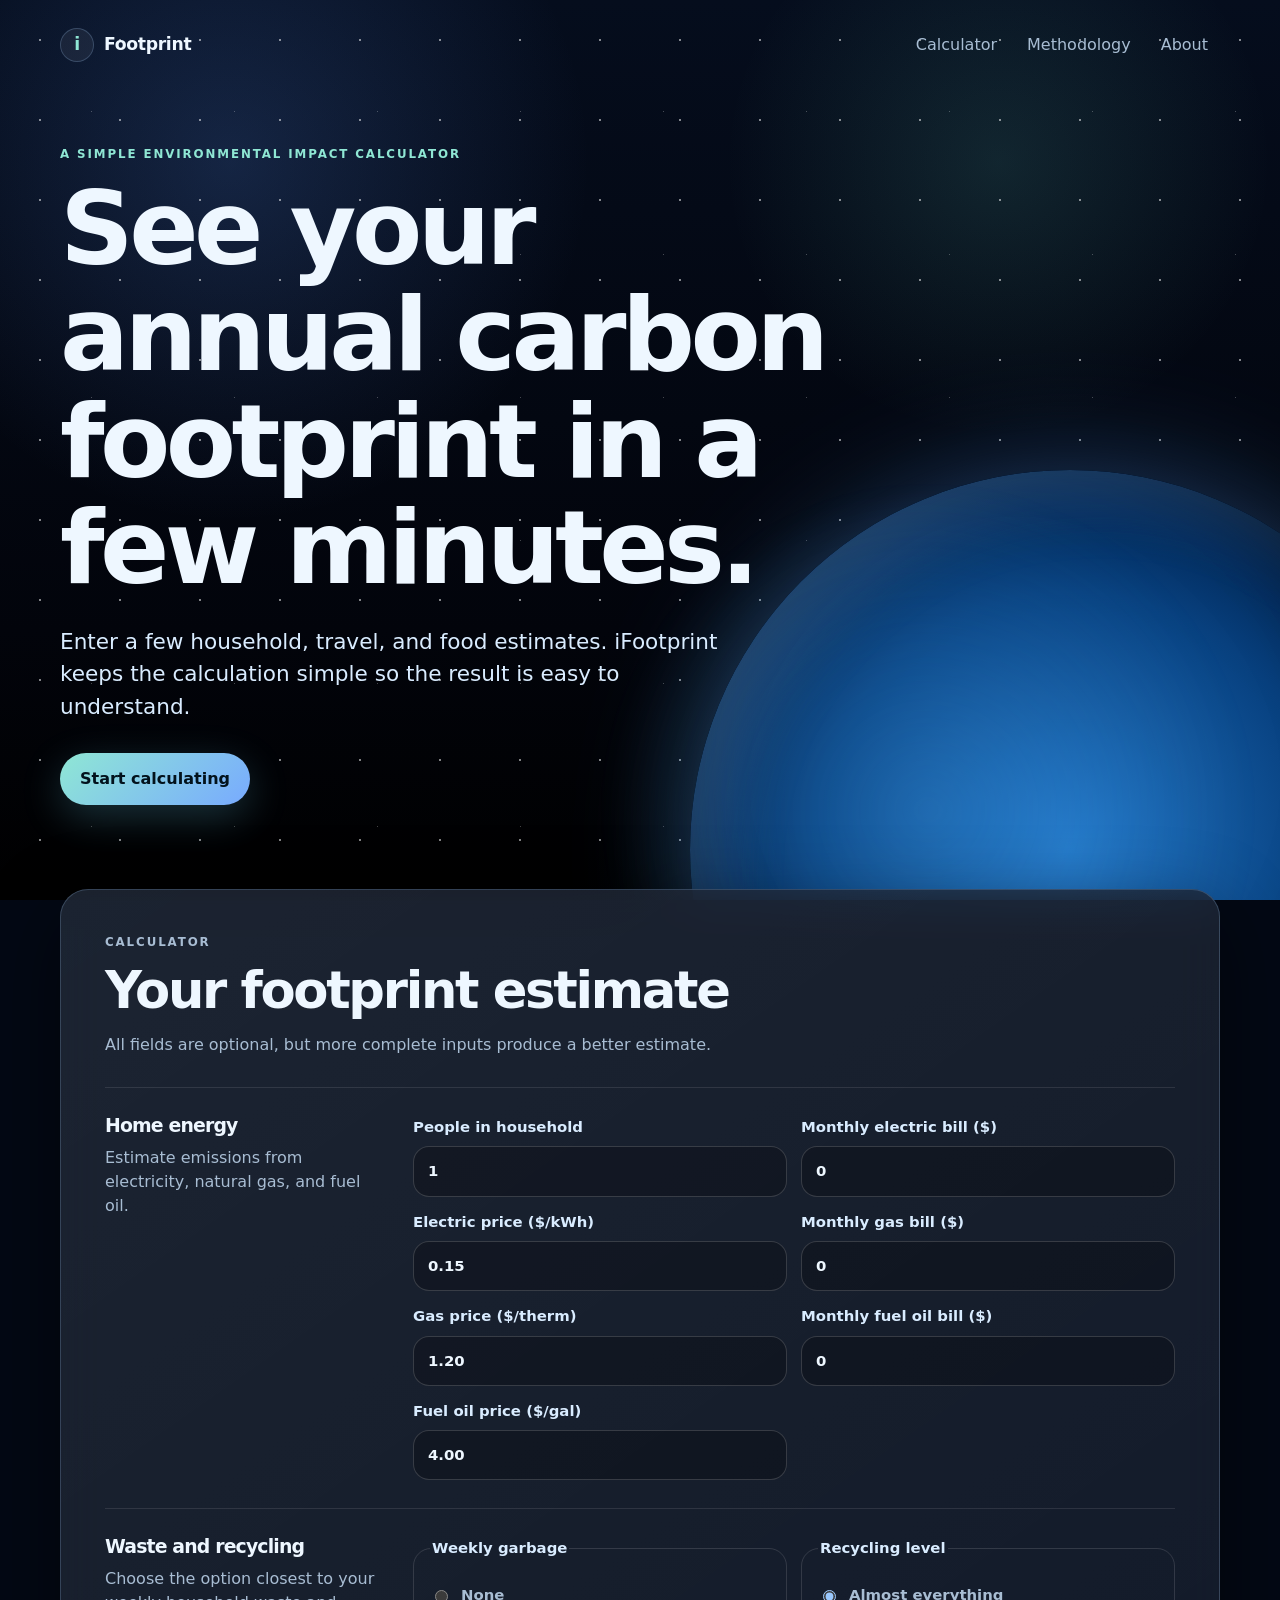
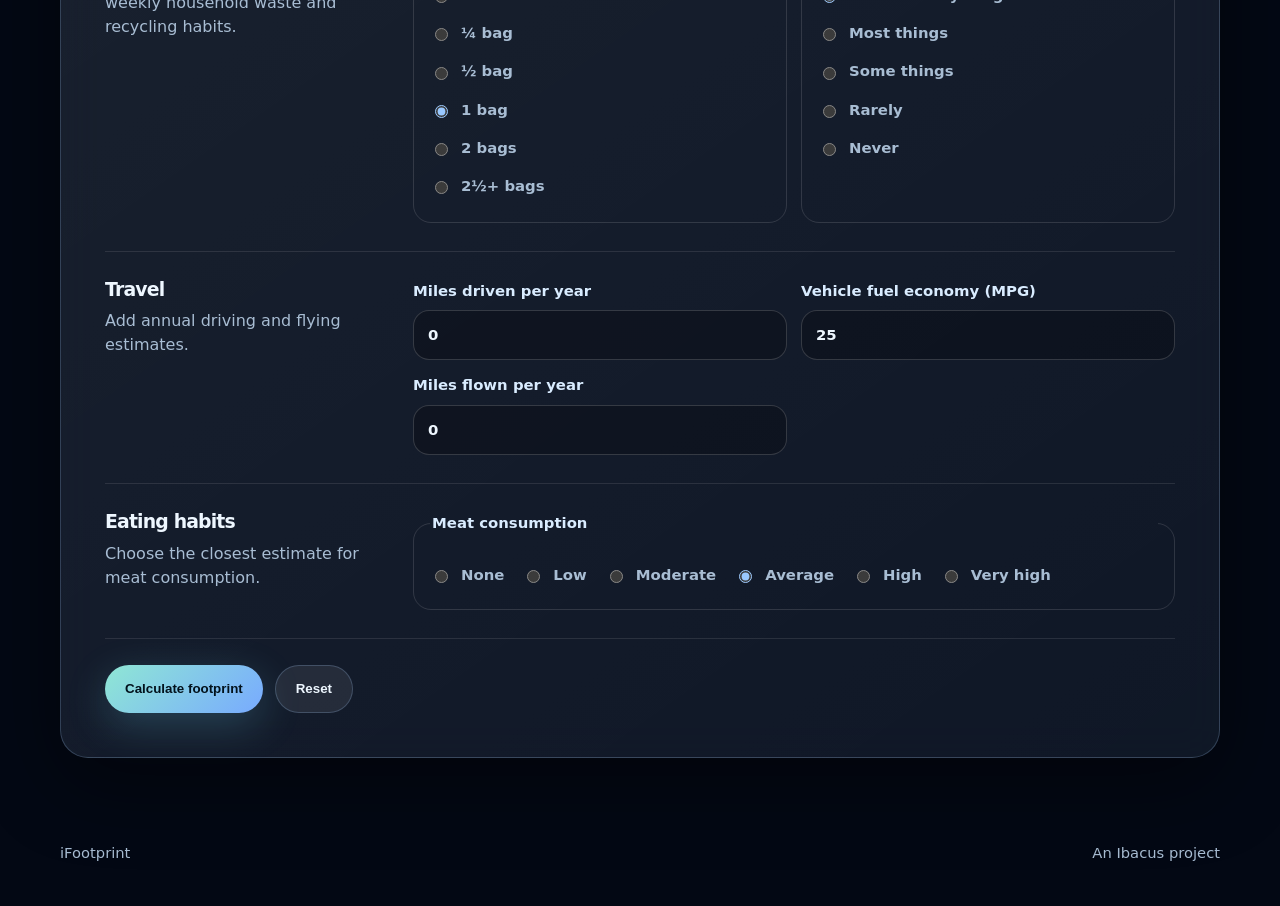
==== index.html @ afd48167 "Initial import of modernized iFootprint" ====
<!doctype html>
<html lang="en">
<head>
  <meta charset="utf-8" />
  <meta name="viewport" content="width=device-width, initial-scale=1" />
  <title>iFootprint — Calculate Your Carbon Footprint</title>
  <meta name="description" content="Estimate your annual carbon footprint from home energy, waste, driving, flying, and eating habits." />
  <link rel="stylesheet" href="styles.css" />
</head>
<body>
  <div class="space" aria-hidden="true">
    <div class="stars stars-one"></div>
    <div class="stars stars-two"></div>
    <div class="earth"></div>
    <div class="glow"></div>
  </div>

  <header class="site-header">
    <a class="brand" href="index.html" aria-label="iFootprint home">
      <span class="brand-mark">i</span><span>Footprint</span>
    </a>
    <nav aria-label="Primary navigation">
      <a href="index.html">Calculator</a>
      <a href="methodology.html">Methodology</a>
      <a href="about.html">About</a>
    </nav>
  </header>

  <main>
    <section class="hero">
      <p class="eyebrow">A simple environmental impact calculator</p>
      <h1>See your annual carbon footprint in a few minutes.</h1>
      <p class="lede">Enter a few household, travel, and food estimates. iFootprint keeps the calculation simple so the result is easy to understand.</p>
      <a class="hero-button" href="#calculator">Start calculating</a>
    </section>

    <section id="calculator" class="panel calculator-panel" aria-labelledby="calculator-title">
      <div class="panel-heading">
        <p class="eyebrow">Calculator</p>
        <h2 id="calculator-title">Your footprint estimate</h2>
        <p>All fields are optional, but more complete inputs produce a better estimate.</p>
      </div>

      <form id="footprint-form">
        <div class="form-section">
          <div>
            <h3>Home energy</h3>
            <p>Estimate emissions from electricity, natural gas, and fuel oil.</p>
          </div>
          <div class="field-grid">
            <label>People in household <input id="number_of_people" type="number" min="1" step="1" value="1"></label>
            <label>Monthly electric bill ($) <input id="electric_bill" type="number" min="0" step="1" value="0"></label>
            <label>Electric price ($/kWh) <input id="electric_price" type="number" min="0.01" step="0.01" value="0.15"></label>
            <label>Monthly gas bill ($) <input id="gas_bill" type="number" min="0" step="1" value="0"></label>
            <label>Gas price ($/therm) <input id="gas_price" type="number" min="0.01" step="0.01" value="1.20"></label>
            <label>Monthly fuel oil bill ($) <input id="fuel_oil_bill" type="number" min="0" step="1" value="0"></label>
            <label>Fuel oil price ($/gal) <input id="fuel_oil_price" type="number" min="0.01" step="0.01" value="4.00"></label>
          </div>
        </div>

        <div class="form-section">
          <div>
            <h3>Waste and recycling</h3>
            <p>Choose the option closest to your weekly household waste and recycling habits.</p>
          </div>
          <div class="choice-grid">
            <fieldset>
              <legend>Weekly garbage</legend>
              <label><input type="radio" name="waste" value="0"> None</label>
              <label><input type="radio" name="waste" value="253"> ¼ bag</label>
              <label><input type="radio" name="waste" value="505"> ½ bag</label>
              <label><input type="radio" name="waste" value="1010" checked> 1 bag</label>
              <label><input type="radio" name="waste" value="2020"> 2 bags</label>
              <label><input type="radio" name="waste" value="2525"> 2½+ bags</label>
            </fieldset>
            <fieldset>
              <legend>Recycling level</legend>
              <label><input type="radio" name="recycle" value="1" checked> Almost everything</label>
              <label><input type="radio" name="recycle" value="2"> Most things</label>
              <label><input type="radio" name="recycle" value="3"> Some things</label>
              <label><input type="radio" name="recycle" value="4"> Rarely</label>
              <label><input type="radio" name="recycle" value="5"> Never</label>
            </fieldset>
          </div>
        </div>

        <div class="form-section">
          <div>
            <h3>Travel</h3>
            <p>Add annual driving and flying estimates.</p>
          </div>
          <div class="field-grid">
            <label>Miles driven per year <input id="miles_driven" type="number" min="0" step="100" value="0"></label>
            <label>Vehicle fuel economy (MPG) <input id="fuel_economy" type="number" min="0" step="1" value="25"></label>
            <label>Miles flown per year <input id="miles_flown" type="number" min="0" step="100" value="0"></label>
          </div>
        </div>

        <div class="form-section">
          <div>
            <h3>Eating habits</h3>
            <p>Choose the closest estimate for meat consumption.</p>
          </div>
          <fieldset class="inline-options">
            <legend>Meat consumption</legend>
            <label><input type="radio" name="meat" value="0"> None</label>
            <label><input type="radio" name="meat" value="819"> Low</label>
            <label><input type="radio" name="meat" value="1637"> Moderate</label>
            <label><input type="radio" name="meat" value="3274" checked> Average</label>
            <label><input type="radio" name="meat" value="6548"> High</label>
            <label><input type="radio" name="meat" value="8185"> Very high</label>
          </fieldset>
        </div>

        <div class="actions">
          <button type="submit">Calculate footprint</button>
          <button type="button" class="secondary" id="reset-button">Reset</button>
        </div>
      </form>
    </section>

    <section id="results" class="panel results-panel hidden" aria-live="polite">
      <div class="result-main">
        <p class="eyebrow">Annual estimate</p>
        <div class="result-number"><span id="total-pounds">0</span> <small>lb CO₂/year</small></div>
        <div class="result-sub"><span id="total-tons">0</span> tons CO₂/year</div>
        <div class="grade-badge" id="overall-grade">—</div>
        <p id="grade-message" class="grade-message"></p>
      </div>
      <div class="result-details">
        <h3>Breakdown</h3>
        <div class="breakdown" id="breakdown"></div>
      </div>
    </section>
  </main>

  <footer>
    <span>iFootprint</span>
    <span>An Ibacus project</span>
  </footer>

  <script src="script.js"></script>
</body>
</html>
---- styles.css ----
:root {
  color-scheme: dark;
  --bg: #030814;
  --panel: rgba(9, 18, 35, 0.72);
  --panel-strong: rgba(10, 22, 43, 0.9);
  --border: rgba(170, 210, 255, 0.22);
  --text: #eef7ff;
  --muted: #a8bdd3;
  --soft: #d9ecff;
  --accent: #8fe7d4;
  --accent-2: #78aaff;
  --warning: #ffd479;
  --shadow: 0 24px 80px rgba(0, 0, 0, 0.45);
  --radius: 28px;
  font-family: Inter, ui-sans-serif, system-ui, -apple-system, BlinkMacSystemFont, "Segoe UI", sans-serif;
}
* { box-sizing: border-box; }
html { scroll-behavior: smooth; }
body {
  margin: 0;
  min-height: 100vh;
  background: var(--bg);
  color: var(--text);
  line-height: 1.5;
}
a { color: inherit; }
.space {
  position: fixed;
  inset: 0;
  z-index: -2;
  overflow: hidden;
  background:
    radial-gradient(circle at 18% 18%, rgba(80, 130, 220, 0.22), transparent 28%),
    radial-gradient(circle at 78% 18%, rgba(113, 231, 212, 0.12), transparent 22%),
    linear-gradient(180deg, #050d1d 0%, #02040b 70%, #000 100%);
}
.stars, .stars::before, .stars::after {
  position: absolute;
  inset: 0;
  content: "";
  background-repeat: repeat;
  opacity: 0.55;
}
.stars-one {
  background-image: radial-gradient(#fff 0.7px, transparent 0.8px);
  background-size: 80px 80px;
}
.stars-two {
  background-image: radial-gradient(rgba(255,255,255,.75) 0.9px, transparent 1px);
  background-size: 143px 143px;
  transform: translate(20px, 40px);
  opacity: .35;
}
.earth {
  position: absolute;
  width: min(72vw, 760px);
  aspect-ratio: 1;
  right: max(-18vw, -170px);
  bottom: max(-30vw, -330px);
  border-radius: 50%;
  background:
    radial-gradient(circle at 35% 28%, rgba(255,255,255,.45), transparent 0 3%, transparent 15%),
    radial-gradient(circle at 44% 38%, rgba(104, 222, 168, .8), transparent 0 14%, transparent 18%),
    radial-gradient(circle at 61% 57%, rgba(69, 183, 126, .72), transparent 0 12%, transparent 17%),
    radial-gradient(circle at 35% 66%, rgba(48, 151, 112, .7), transparent 0 15%, transparent 20%),
    radial-gradient(circle at 50% 50%, #2774bd 0%, #0c3f78 48%, #05244c 68%, #010918 100%);
  box-shadow: inset -55px -70px 95px rgba(0,0,0,.72), inset 30px 25px 65px rgba(176,229,255,.18), 0 0 110px rgba(84, 162, 255, .34);
  filter: saturate(1.1);
}
.glow {
  position: absolute;
  right: -5vw;
  bottom: -18vw;
  width: 65vw;
  height: 50vw;
  background: radial-gradient(circle, rgba(82, 182, 255, 0.21), transparent 62%);
  filter: blur(10px);
}
.site-header {
  width: min(1160px, calc(100% - 32px));
  margin: 0 auto;
  padding: 24px 0;
  display: flex;
  align-items: center;
  justify-content: space-between;
  gap: 20px;
}
.brand {
  display: inline-flex;
  align-items: center;
  gap: 10px;
  font-size: 1.08rem;
  font-weight: 750;
  text-decoration: none;
  letter-spacing: -0.02em;
}
.brand-mark {
  width: 34px;
  height: 34px;
  display: inline-grid;
  place-items: center;
  border: 1px solid var(--border);
  border-radius: 50%;
  color: var(--accent);
  background: rgba(255,255,255,.06);
}
nav { display: flex; gap: 6px; flex-wrap: wrap; justify-content: flex-end; }
nav a {
  text-decoration: none;
  color: var(--muted);
  padding: 9px 12px;
  border-radius: 999px;
  transition: background .18s ease, color .18s ease;
}
nav a:hover { color: var(--text); background: rgba(255,255,255,.07); }
main { width: min(1160px, calc(100% - 32px)); margin: 0 auto 56px; }
.hero { min-height: 58vh; display: grid; align-content: center; max-width: 780px; padding: 56px 0 84px; }
.eyebrow { margin: 0 0 12px; color: var(--accent); text-transform: uppercase; letter-spacing: .16em; font-weight: 800; font-size: .74rem; }
h1, h2, h3 { letter-spacing: -0.045em; line-height: 1.04; margin: 0; }
h1 { font-size: clamp(3rem, 8vw, 6.9rem); max-width: 900px; }
h2 { font-size: clamp(2rem, 4vw, 3.4rem); }
h3 { font-size: 1.18rem; }
.lede { color: var(--soft); font-size: clamp(1.1rem, 2vw, 1.35rem); max-width: 660px; margin: 24px 0 30px; }
.hero-button, button {
  border: 0;
  border-radius: 999px;
  padding: 14px 20px;
  min-height: 48px;
  display: inline-flex;
  align-items: center;
  justify-content: center;
  width: fit-content;
  background: linear-gradient(135deg, var(--accent), var(--accent-2));
  color: #02121c;
  font-weight: 800;
  text-decoration: none;
  cursor: pointer;
  box-shadow: 0 12px 40px rgba(103, 206, 230, 0.24);
}
button.secondary { background: rgba(255,255,255,.08); color: var(--text); border: 1px solid var(--border); box-shadow: none; }
.panel {
  border: 1px solid var(--border);
  border-radius: var(--radius);
  background: linear-gradient(145deg, rgba(255,255,255,.085), rgba(255,255,255,.035)), var(--panel);
  box-shadow: var(--shadow);
  backdrop-filter: blur(20px);
}
.calculator-panel { padding: clamp(22px, 4vw, 44px); }
.panel-heading { max-width: 720px; margin-bottom: 30px; }
.panel-heading p, .content-panel p { color: var(--muted); }
.form-section {
  display: grid;
  grid-template-columns: minmax(180px, 280px) 1fr;
  gap: 28px;
  padding: 28px 0;
  border-top: 1px solid rgba(255,255,255,.1);
}
.form-section p { color: var(--muted); margin: 10px 0 0; }
.field-grid { display: grid; grid-template-columns: repeat(2, minmax(0, 1fr)); gap: 14px; }
label, legend { color: var(--soft); font-weight: 650; font-size: .93rem; }
input[type="number"] {
  width: 100%;
  margin-top: 8px;
  border: 1px solid rgba(255,255,255,.16);
  border-radius: 16px;
  padding: 13px 14px;
  color: var(--text);
  background: rgba(0,0,0,.24);
  font: inherit;
}
input:focus { outline: 2px solid rgba(143, 231, 212, .55); outline-offset: 2px; }
fieldset { margin: 0; border: 1px solid rgba(255,255,255,.13); border-radius: 18px; padding: 16px; }
fieldset label { display: flex; align-items: center; gap: 10px; padding: 8px 0; color: var(--muted); }
.choice-grid { display: grid; grid-template-columns: repeat(2, minmax(0, 1fr)); gap: 14px; }
.inline-options { display: flex; flex-wrap: wrap; gap: 8px 18px; }
.inline-options legend { width: 100%; margin-bottom: 8px; }
.inline-options label { padding: 6px 0; }
.actions { display: flex; gap: 12px; flex-wrap: wrap; padding-top: 26px; border-top: 1px solid rgba(255,255,255,.1); }
.results-panel { margin-top: 26px; padding: clamp(24px, 4vw, 42px); display: grid; grid-template-columns: .9fr 1.1fr; gap: 34px; }
.hidden { display: none !important; }
.result-number { font-size: clamp(2.6rem, 7vw, 5rem); font-weight: 850; letter-spacing: -0.06em; line-height: .96; }
.result-number small { display: block; font-size: 1rem; letter-spacing: 0; color: var(--muted); margin-top: 10px; }
.result-sub { color: var(--soft); margin-top: 12px; font-weight: 700; }
.grade-badge {
  margin-top: 22px;
  width: 92px;
  height: 92px;
  display: grid;
  place-items: center;
  border-radius: 28px;
  border: 1px solid rgba(255,255,255,.2);
  font-size: 2rem;
  font-weight: 900;
  background: rgba(143, 231, 212, .11);
}
.grade-message { color: var(--soft); font-size: 1.05rem; }
.breakdown { display: grid; gap: 10px; margin-top: 18px; }
.breakdown-row { display: grid; grid-template-columns: 1fr auto auto; gap: 14px; align-items: center; padding: 12px 0; border-bottom: 1px solid rgba(255,255,255,.09); color: var(--muted); }
.breakdown-row strong { color: var(--text); }
.mini-grade { min-width: 38px; text-align: center; border: 1px solid rgba(255,255,255,.14); border-radius: 999px; padding: 4px 8px; color: var(--accent); font-weight: 800; }
.page-main { min-height: 66vh; display: grid; align-items: center; }
.content-panel { max-width: 860px; padding: clamp(28px, 5vw, 58px); }
.content-panel h1 { font-size: clamp(2.6rem, 7vw, 5.2rem); margin-bottom: 22px; }
.content-panel p { font-size: 1.08rem; }
.method-grid { display: grid; grid-template-columns: repeat(2, minmax(0, 1fr)); gap: 14px; margin: 32px 0; }
.method-grid article { border: 1px solid rgba(255,255,255,.12); border-radius: 20px; padding: 18px; background: rgba(0,0,0,.16); }
.note { border-left: 3px solid var(--accent); padding-left: 16px; }
footer { width: min(1160px, calc(100% - 32px)); margin: 0 auto; padding: 28px 0 42px; display: flex; justify-content: space-between; gap: 16px; color: var(--muted); font-size: .92rem; }
@media (max-width: 820px) {
  .site-header, footer { align-items: flex-start; flex-direction: column; }
  .hero { min-height: auto; padding: 36px 0 56px; }
  .form-section, .results-panel { grid-template-columns: 1fr; }
  .field-grid, .choice-grid, .method-grid { grid-template-columns: 1fr; }
  .earth { width: 95vw; right: -42vw; bottom: -34vw; opacity: .8; }
}
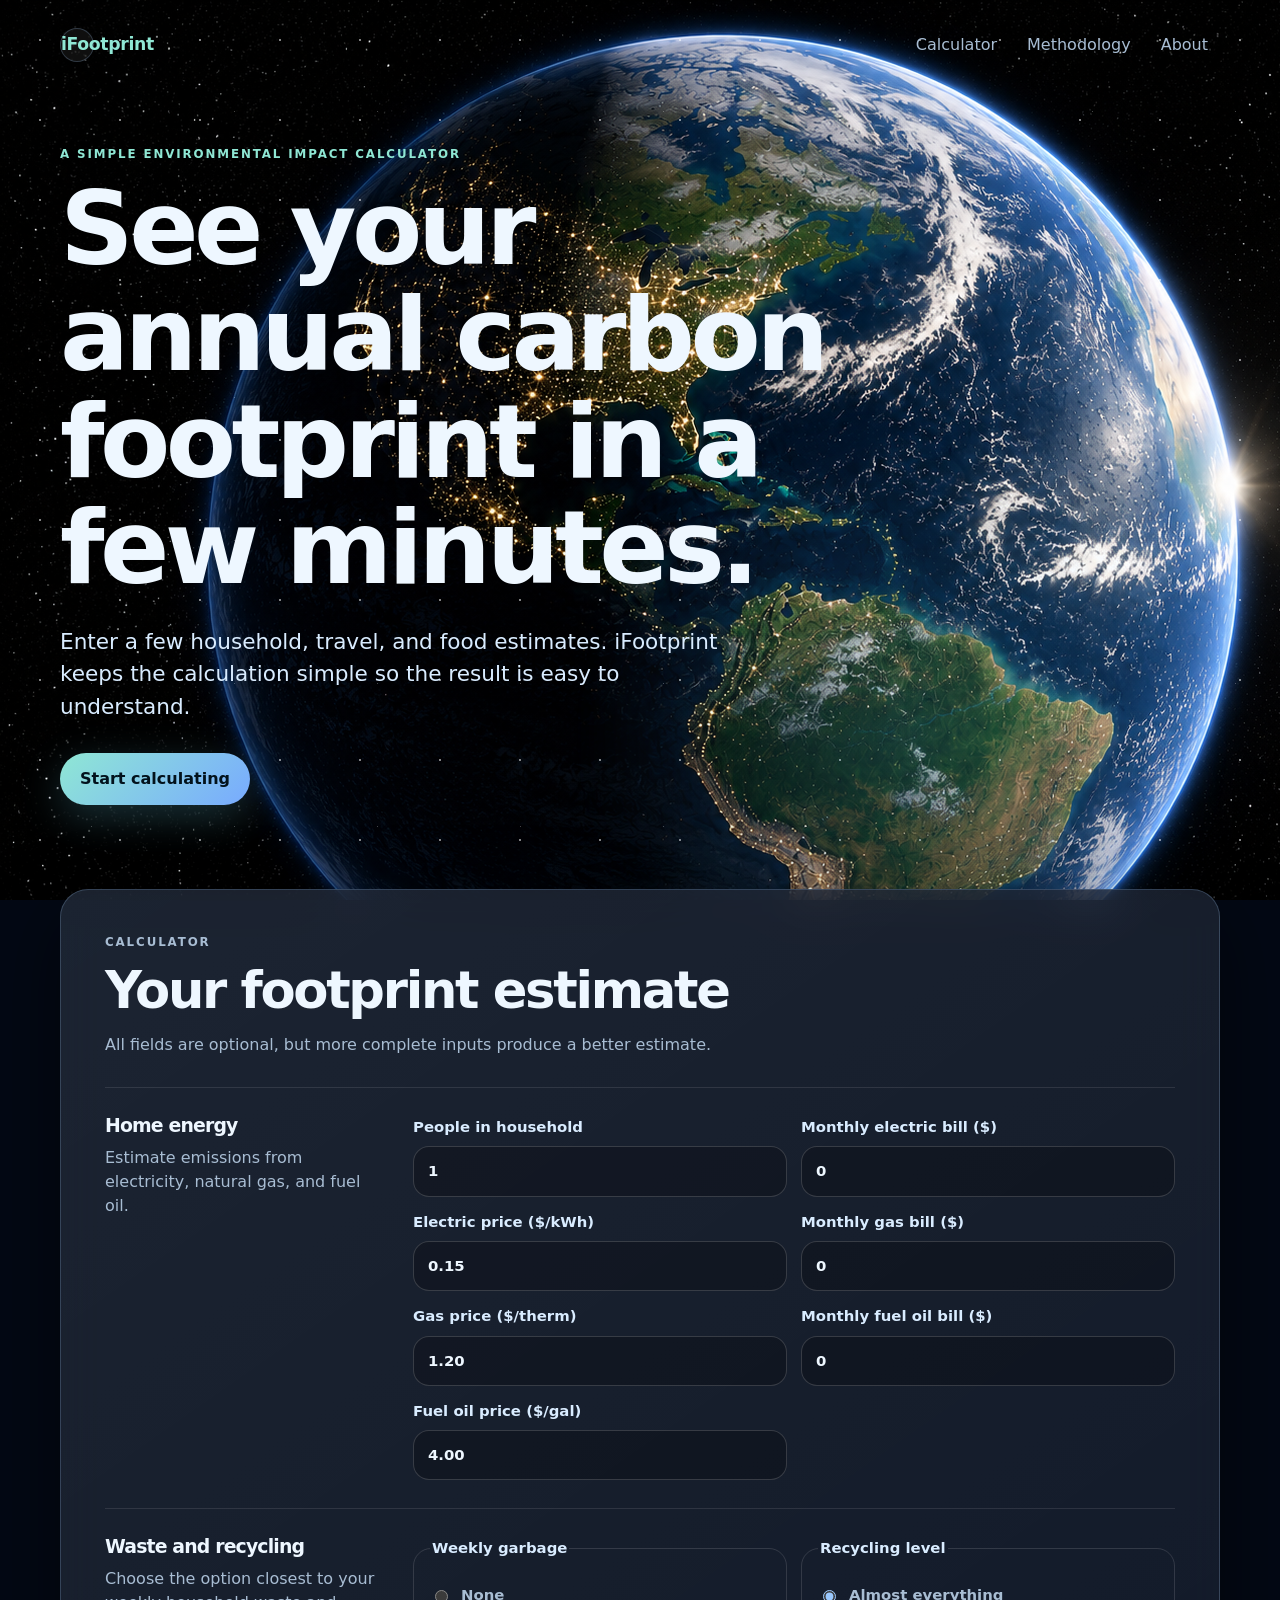
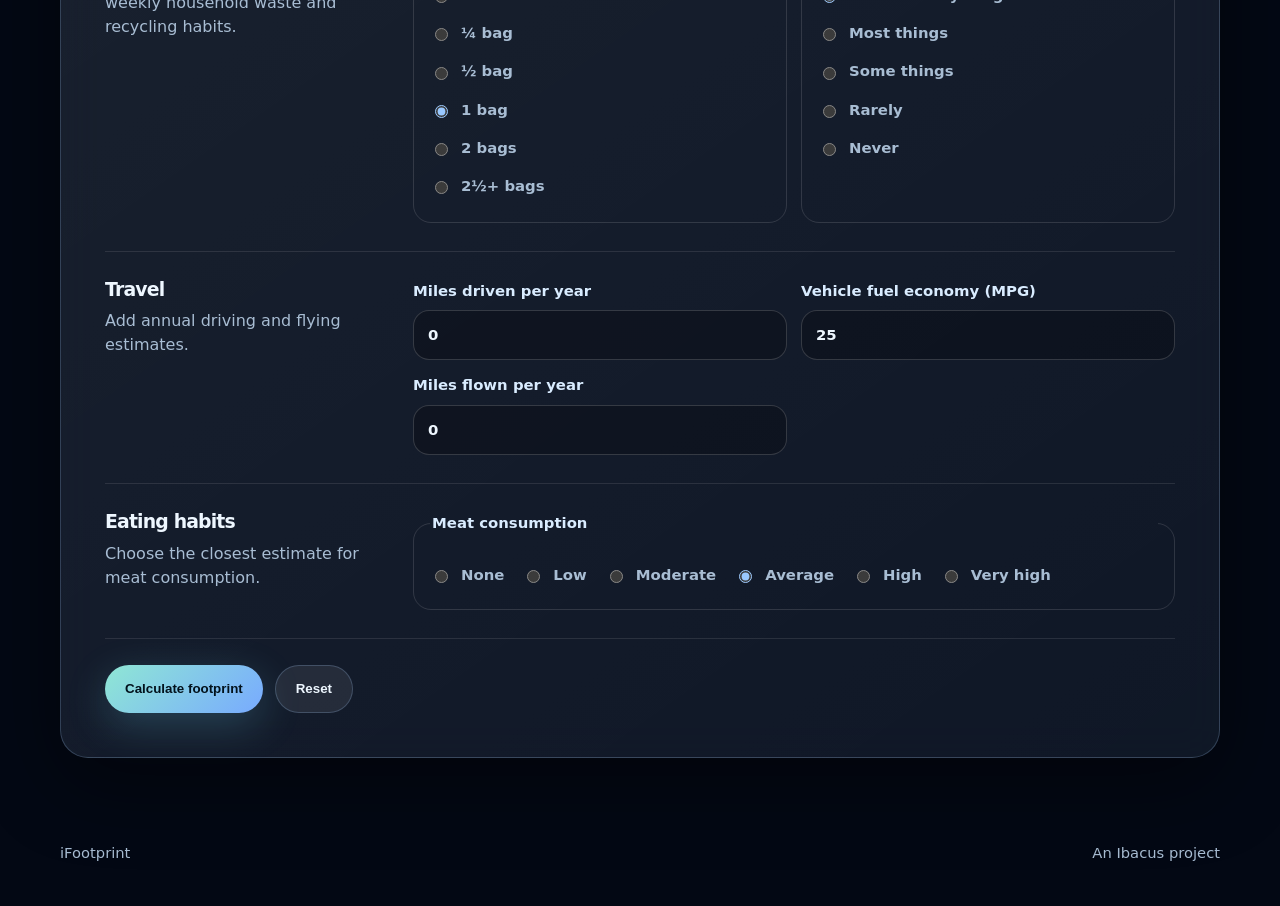
==== commit 37911802: "Added new image of Earth" ====
--- a/index.html
+++ b/index.html
@@ -11,13 +11,13 @@
   <div class="space" aria-hidden="true">
     <div class="stars stars-one"></div>
     <div class="stars stars-two"></div>
-    <div class="earth"></div>
+    <img src="images/earth-half-lit.png" alt="Earth half-lit from space" class="earth-hero-image"/>
     <div class="glow"></div>
   </div>
 
   <header class="site-header">
     <a class="brand" href="index.html" aria-label="iFootprint home">
-      <span class="brand-mark">i</span><span>Footprint</span>
+      <span class="brand-mark">iFootprint</span>
     </a>
     <nav aria-label="Primary navigation">
       <a href="index.html">Calculator</a>
--- a/styles.css
+++ b/styles.css
@@ -53,28 +53,29 @@
 }
 .earth {
   position: absolute;
-  width: min(72vw, 760px);
-  aspect-ratio: 1;
-  right: max(-18vw, -170px);
-  bottom: max(-30vw, -330px);
-  border-radius: 50%;
-  background:
-    radial-gradient(circle at 35% 28%, rgba(255,255,255,.45), transparent 0 3%, transparent 15%),
-    radial-gradient(circle at 44% 38%, rgba(104, 222, 168, .8), transparent 0 14%, transparent 18%),
-    radial-gradient(circle at 61% 57%, rgba(69, 183, 126, .72), transparent 0 12%, transparent 17%),
-    radial-gradient(circle at 35% 66%, rgba(48, 151, 112, .7), transparent 0 15%, transparent 20%),
-    radial-gradient(circle at 50% 50%, #2774bd 0%, #0c3f78 48%, #05244c 68%, #010918 100%);
-  box-shadow: inset -55px -70px 95px rgba(0,0,0,.72), inset 30px 25px 65px rgba(176,229,255,.18), 0 0 110px rgba(84, 162, 255, .34);
-  filter: saturate(1.1);
+  width: min(78vw, 1050px);
+  height: auto;
+  right: max(-13vw, -170px);
+  bottom: max(-19vw, -250px);
+  z-index: -1;
+  filter: saturate(1.08) contrast(1.03) drop-shadow(0 0 90px rgba(84, 162, 255, .25));
+  transform-origin: 62% 58%;
+  pointer-events: none;
+  user-select: none;
 }
 .glow {
   position: absolute;
-  right: -5vw;
-  bottom: -18vw;
+  right: -3vw;
+  bottom: -12vw;
   width: 65vw;
   height: 50vw;
-  background: radial-gradient(circle, rgba(82, 182, 255, 0.21), transparent 62%);
+  background: radial-gradient(circle, rgba(82, 182, 255, 0.16), transparent 62%);
   filter: blur(10px);
+}
+
+
+@media (prefers-reduced-motion: reduce) {
+  html { scroll-behavior: auto; }
 }
 .site-header {
   width: min(1160px, calc(100% - 32px));
@@ -211,5 +212,5 @@
   .hero { min-height: auto; padding: 36px 0 56px; }
   .form-section, .results-panel { grid-template-columns: 1fr; }
   .field-grid, .choice-grid, .method-grid { grid-template-columns: 1fr; }
-  .earth { width: 95vw; right: -42vw; bottom: -34vw; opacity: .8; }
-}
+  .earth { width: 130vw; right: -58vw; bottom: -18vw; opacity: .72; }
+}
